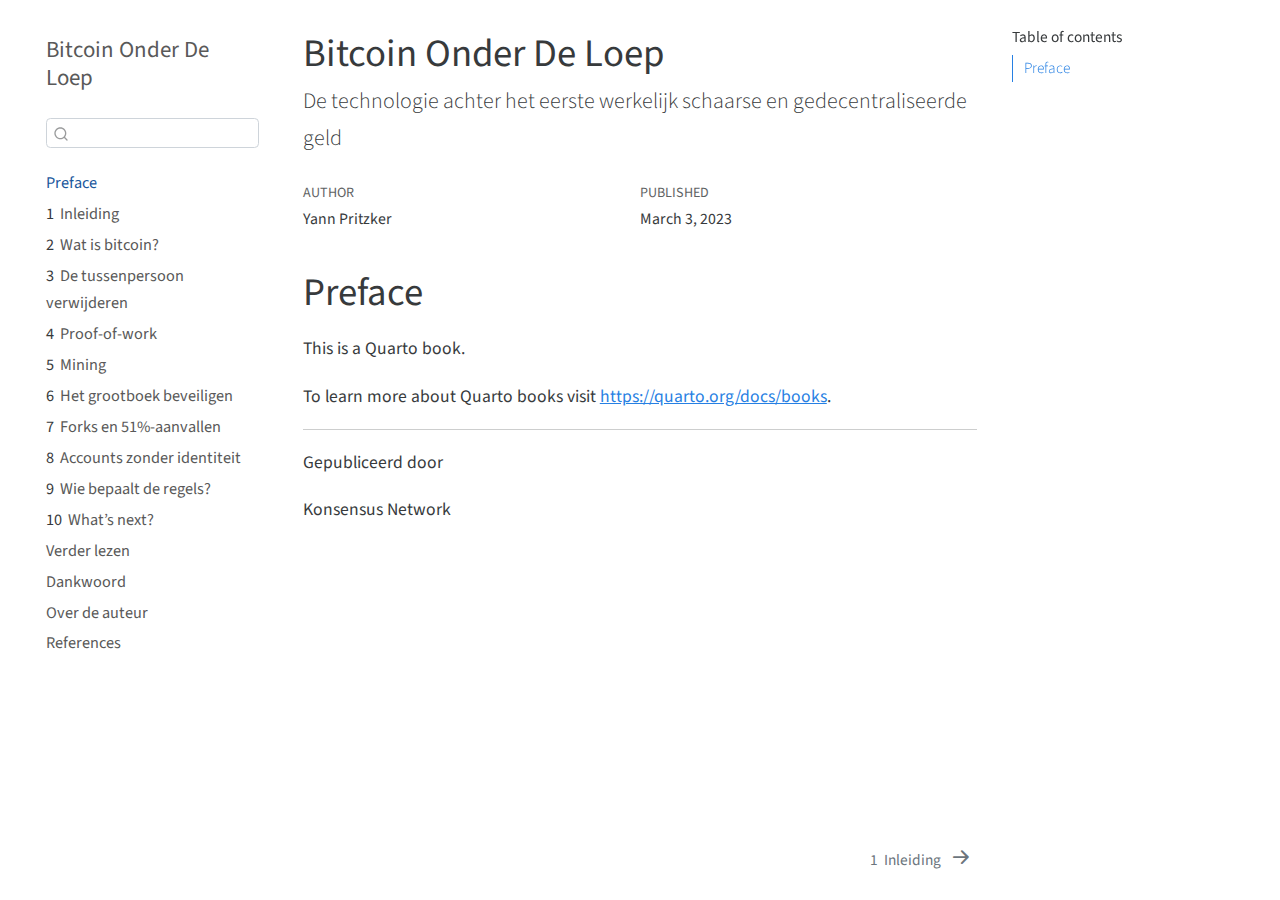
==== _book/index.html @ a64267f7 "Initial commit" ====
<!DOCTYPE html>
<html xmlns="http://www.w3.org/1999/xhtml" lang="en" xml:lang="en"><head>

<meta charset="utf-8">
<meta name="generator" content="quarto-1.2.335">

<meta name="viewport" content="width=device-width, initial-scale=1.0, user-scalable=yes">

<meta name="author" content="Yann Pritzker">
<meta name="dcterms.date" content="2023-03-03">

<title>Bitcoin Onder De Loep</title>
<style>
code{white-space: pre-wrap;}
span.smallcaps{font-variant: small-caps;}
div.columns{display: flex; gap: min(4vw, 1.5em);}
div.column{flex: auto; overflow-x: auto;}
div.hanging-indent{margin-left: 1.5em; text-indent: -1.5em;}
ul.task-list{list-style: none;}
ul.task-list li input[type="checkbox"] {
  width: 0.8em;
  margin: 0 0.8em 0.2em -1.6em;
  vertical-align: middle;
}
</style>


<script src="site_libs/quarto-nav/quarto-nav.js"></script>
<script src="site_libs/quarto-nav/headroom.min.js"></script>
<script src="site_libs/clipboard/clipboard.min.js"></script>
<script src="site_libs/quarto-search/autocomplete.umd.js"></script>
<script src="site_libs/quarto-search/fuse.min.js"></script>
<script src="site_libs/quarto-search/quarto-search.js"></script>
<meta name="quarto:offset" content="./">
<link href="./inleiding.html" rel="next">
<script src="site_libs/quarto-html/quarto.js"></script>
<script src="site_libs/quarto-html/popper.min.js"></script>
<script src="site_libs/quarto-html/tippy.umd.min.js"></script>
<script src="site_libs/quarto-html/anchor.min.js"></script>
<link href="site_libs/quarto-html/tippy.css" rel="stylesheet">
<link href="site_libs/quarto-html/quarto-syntax-highlighting.css" rel="stylesheet" id="quarto-text-highlighting-styles">
<script src="site_libs/bootstrap/bootstrap.min.js"></script>
<link href="site_libs/bootstrap/bootstrap-icons.css" rel="stylesheet">
<link href="site_libs/bootstrap/bootstrap.min.css" rel="stylesheet" id="quarto-bootstrap" data-mode="light">
<script id="quarto-search-options" type="application/json">{
  "location": "sidebar",
  "copy-button": false,
  "collapse-after": 3,
  "panel-placement": "start",
  "type": "textbox",
  "limit": 20,
  "language": {
    "search-no-results-text": "No results",
    "search-matching-documents-text": "matching documents",
    "search-copy-link-title": "Copy link to search",
    "search-hide-matches-text": "Hide additional matches",
    "search-more-match-text": "more match in this document",
    "search-more-matches-text": "more matches in this document",
    "search-clear-button-title": "Clear",
    "search-detached-cancel-button-title": "Cancel",
    "search-submit-button-title": "Submit"
  }
}</script>


</head>

<body class="nav-sidebar floating">

<div id="quarto-search-results"></div>
  <header id="quarto-header" class="headroom fixed-top">
  <nav class="quarto-secondary-nav" data-bs-toggle="collapse" data-bs-target="#quarto-sidebar" aria-controls="quarto-sidebar" aria-expanded="false" aria-label="Toggle sidebar navigation" onclick="if (window.quartoToggleHeadroom) { window.quartoToggleHeadroom(); }">
    <div class="container-fluid d-flex justify-content-between">
      <h1 class="quarto-secondary-nav-title">Bitcoin Onder De Loep</h1>
      <button type="button" class="quarto-btn-toggle btn" aria-label="Show secondary navigation">
        <i class="bi bi-chevron-right"></i>
      </button>
    </div>
  </nav>
</header>
<!-- content -->
<div id="quarto-content" class="quarto-container page-columns page-rows-contents page-layout-article">
<!-- sidebar -->
  <nav id="quarto-sidebar" class="sidebar collapse sidebar-navigation floating overflow-auto">
    <div class="pt-lg-2 mt-2 text-left sidebar-header">
    <div class="sidebar-title mb-0 py-0">
      <a href="./">Bitcoin Onder De Loep</a> 
    </div>
      </div>
      <div class="mt-2 flex-shrink-0 align-items-center">
        <div class="sidebar-search">
        <div id="quarto-search" class="" title="Search"></div>
        </div>
      </div>
    <div class="sidebar-menu-container"> 
    <ul class="list-unstyled mt-1">
        <li class="sidebar-item">
  <div class="sidebar-item-container"> 
  <a href="./index.html" class="sidebar-item-text sidebar-link active">Preface</a>
  </div>
</li>
        <li class="sidebar-item">
  <div class="sidebar-item-container"> 
  <a href="./inleiding.html" class="sidebar-item-text sidebar-link"><span class="chapter-number">1</span>&nbsp; <span class="chapter-title">Inleiding</span></a>
  </div>
</li>
        <li class="sidebar-item">
  <div class="sidebar-item-container"> 
  <a href="./ch01.html" class="sidebar-item-text sidebar-link"><span class="chapter-number">2</span>&nbsp; <span class="chapter-title">Wat is bitcoin?</span></a>
  </div>
</li>
        <li class="sidebar-item">
  <div class="sidebar-item-container"> 
  <a href="./ch02.html" class="sidebar-item-text sidebar-link"><span class="chapter-number">3</span>&nbsp; <span class="chapter-title">De tussenpersoon verwijderen</span></a>
  </div>
</li>
        <li class="sidebar-item">
  <div class="sidebar-item-container"> 
  <a href="./ch03.html" class="sidebar-item-text sidebar-link"><span class="chapter-number">4</span>&nbsp; <span class="chapter-title">Proof-of-work</span></a>
  </div>
</li>
        <li class="sidebar-item">
  <div class="sidebar-item-container"> 
  <a href="./ch04.html" class="sidebar-item-text sidebar-link"><span class="chapter-number">5</span>&nbsp; <span class="chapter-title">Mining</span></a>
  </div>
</li>
        <li class="sidebar-item">
  <div class="sidebar-item-container"> 
  <a href="./ch05.html" class="sidebar-item-text sidebar-link"><span class="chapter-number">6</span>&nbsp; <span class="chapter-title">Het grootboek beveiligen</span></a>
  </div>
</li>
        <li class="sidebar-item">
  <div class="sidebar-item-container"> 
  <a href="./ch06.html" class="sidebar-item-text sidebar-link"><span class="chapter-number">7</span>&nbsp; <span class="chapter-title">Forks en 51%-aanvallen</span></a>
  </div>
</li>
        <li class="sidebar-item">
  <div class="sidebar-item-container"> 
  <a href="./ch07.html" class="sidebar-item-text sidebar-link"><span class="chapter-number">8</span>&nbsp; <span class="chapter-title">Accounts zonder identiteit</span></a>
  </div>
</li>
        <li class="sidebar-item">
  <div class="sidebar-item-container"> 
  <a href="./ch08.html" class="sidebar-item-text sidebar-link"><span class="chapter-number">9</span>&nbsp; <span class="chapter-title">Wie bepaalt de regels?</span></a>
  </div>
</li>
        <li class="sidebar-item">
  <div class="sidebar-item-container"> 
  <a href="./ch09.html" class="sidebar-item-text sidebar-link"><span class="chapter-number">10</span>&nbsp; <span class="chapter-title">What’s next?</span></a>
  </div>
</li>
        <li class="sidebar-item">
  <div class="sidebar-item-container"> 
  <a href="./ch10.html" class="sidebar-item-text sidebar-link">Verder lezen</a>
  </div>
</li>
        <li class="sidebar-item">
  <div class="sidebar-item-container"> 
  <a href="./ch11.html" class="sidebar-item-text sidebar-link">Dankwoord</a>
  </div>
</li>
        <li class="sidebar-item">
  <div class="sidebar-item-container"> 
  <a href="./ch12.html" class="sidebar-item-text sidebar-link">Over de auteur</a>
  </div>
</li>
        <li class="sidebar-item">
  <div class="sidebar-item-container"> 
  <a href="./references.html" class="sidebar-item-text sidebar-link">References</a>
  </div>
</li>
    </ul>
    </div>
</nav>
<!-- margin-sidebar -->
    <div id="quarto-margin-sidebar" class="sidebar margin-sidebar">
        <nav id="TOC" role="doc-toc" class="toc-active">
    <h2 id="toc-title">Table of contents</h2>
   
  <ul>
  <li><a href="#preface" id="toc-preface" class="nav-link active" data-scroll-target="#preface">Preface</a></li>
  </ul>
</nav>
    </div>
<!-- main -->
<main class="content" id="quarto-document-content">

<header id="title-block-header" class="quarto-title-block default">
<div class="quarto-title">
<h1 class="title d-none d-lg-block">Bitcoin Onder De Loep</h1>
<p class="subtitle lead">De technologie achter het eerste werkelijk schaarse en gedecentraliseerde geld</p>
</div>



<div class="quarto-title-meta">

    <div>
    <div class="quarto-title-meta-heading">Author</div>
    <div class="quarto-title-meta-contents">
             <p>Yann Pritzker </p>
          </div>
  </div>
    
    <div>
    <div class="quarto-title-meta-heading">Published</div>
    <div class="quarto-title-meta-contents">
      <p class="date">March 3, 2023</p>
    </div>
  </div>
  
    
  </div>
  

</header>

<section id="preface" class="level1 unnumbered">
<h1 class="unnumbered">Preface</h1>
<p>This is a Quarto book.</p>
<p>To learn more about Quarto books visit <a href="https://quarto.org/docs/books" class="uri">https://quarto.org/docs/books</a>.</p>
<hr>
<p>Gepubliceerd door</p>
<div class="scshape">
<p>Konsensus Network</p>
</div>


</section>

</main> <!-- /main -->
<script id="quarto-html-after-body" type="application/javascript">
window.document.addEventListener("DOMContentLoaded", function (event) {
  const toggleBodyColorMode = (bsSheetEl) => {
    const mode = bsSheetEl.getAttribute("data-mode");
    const bodyEl = window.document.querySelector("body");
    if (mode === "dark") {
      bodyEl.classList.add("quarto-dark");
      bodyEl.classList.remove("quarto-light");
    } else {
      bodyEl.classList.add("quarto-light");
      bodyEl.classList.remove("quarto-dark");
    }
  }
  const toggleBodyColorPrimary = () => {
    const bsSheetEl = window.document.querySelector("link#quarto-bootstrap");
    if (bsSheetEl) {
      toggleBodyColorMode(bsSheetEl);
    }
  }
  toggleBodyColorPrimary();  
  const icon = "";
  const anchorJS = new window.AnchorJS();
  anchorJS.options = {
    placement: 'right',
    icon: icon
  };
  anchorJS.add('.anchored');
  const clipboard = new window.ClipboardJS('.code-copy-button', {
    target: function(trigger) {
      return trigger.previousElementSibling;
    }
  });
  clipboard.on('success', function(e) {
    // button target
    const button = e.trigger;
    // don't keep focus
    button.blur();
    // flash "checked"
    button.classList.add('code-copy-button-checked');
    var currentTitle = button.getAttribute("title");
    button.setAttribute("title", "Copied!");
    let tooltip;
    if (window.bootstrap) {
      button.setAttribute("data-bs-toggle", "tooltip");
      button.setAttribute("data-bs-placement", "left");
      button.setAttribute("data-bs-title", "Copied!");
      tooltip = new bootstrap.Tooltip(button, 
        { trigger: "manual", 
          customClass: "code-copy-button-tooltip",
          offset: [0, -8]});
      tooltip.show();    
    }
    setTimeout(function() {
      if (tooltip) {
        tooltip.hide();
        button.removeAttribute("data-bs-title");
        button.removeAttribute("data-bs-toggle");
        button.removeAttribute("data-bs-placement");
      }
      button.setAttribute("title", currentTitle);
      button.classList.remove('code-copy-button-checked');
    }, 1000);
    // clear code selection
    e.clearSelection();
  });
  function tippyHover(el, contentFn) {
    const config = {
      allowHTML: true,
      content: contentFn,
      maxWidth: 500,
      delay: 100,
      arrow: false,
      appendTo: function(el) {
          return el.parentElement;
      },
      interactive: true,
      interactiveBorder: 10,
      theme: 'quarto',
      placement: 'bottom-start'
    };
    window.tippy(el, config); 
  }
  const noterefs = window.document.querySelectorAll('a[role="doc-noteref"]');
  for (var i=0; i<noterefs.length; i++) {
    const ref = noterefs[i];
    tippyHover(ref, function() {
      // use id or data attribute instead here
      let href = ref.getAttribute('data-footnote-href') || ref.getAttribute('href');
      try { href = new URL(href).hash; } catch {}
      const id = href.replace(/^#\/?/, "");
      const note = window.document.getElementById(id);
      return note.innerHTML;
    });
  }
  const findCites = (el) => {
    const parentEl = el.parentElement;
    if (parentEl) {
      const cites = parentEl.dataset.cites;
      if (cites) {
        return {
          el,
          cites: cites.split(' ')
        };
      } else {
        return findCites(el.parentElement)
      }
    } else {
      return undefined;
    }
  };
  var bibliorefs = window.document.querySelectorAll('a[role="doc-biblioref"]');
  for (var i=0; i<bibliorefs.length; i++) {
    const ref = bibliorefs[i];
    const citeInfo = findCites(ref);
    if (citeInfo) {
      tippyHover(citeInfo.el, function() {
        var popup = window.document.createElement('div');
        citeInfo.cites.forEach(function(cite) {
          var citeDiv = window.document.createElement('div');
          citeDiv.classList.add('hanging-indent');
          citeDiv.classList.add('csl-entry');
          var biblioDiv = window.document.getElementById('ref-' + cite);
          if (biblioDiv) {
            citeDiv.innerHTML = biblioDiv.innerHTML;
          }
          popup.appendChild(citeDiv);
        });
        return popup.innerHTML;
      });
    }
  }
});
</script>
<nav class="page-navigation">
  <div class="nav-page nav-page-previous">
  </div>
  <div class="nav-page nav-page-next">
      <a href="./inleiding.html" class="pagination-link">
        <span class="nav-page-text"><span class="chapter-number">1</span>&nbsp; <span class="chapter-title">Inleiding</span></span> <i class="bi bi-arrow-right-short"></i>
      </a>
  </div>
</nav>
</div> <!-- /content -->



</body></html>
---- _book/site_libs/quarto-html/tippy.css ----
.tippy-box[data-animation=fade][data-state=hidden]{opacity:0}[data-tippy-root]{max-width:calc(100vw - 10px)}.tippy-box{position:relative;background-color:#333;color:#fff;border-radius:4px;font-size:14px;line-height:1.4;white-space:normal;outline:0;transition-property:transform,visibility,opacity}.tippy-box[data-placement^=top]>.tippy-arrow{bottom:0}.tippy-box[data-placement^=top]>.tippy-arrow:before{bottom:-7px;left:0;border-width:8px 8px 0;border-top-color:initial;transform-origin:center top}.tippy-box[data-placement^=bottom]>.tippy-arrow{top:0}.tippy-box[data-placement^=bottom]>.tippy-arrow:before{top:-7px;left:0;border-width:0 8px 8px;border-bottom-color:initial;transform-origin:center bottom}.tippy-box[data-placement^=left]>.tippy-arrow{right:0}.tippy-box[data-placement^=left]>.tippy-arrow:before{border-width:8px 0 8px 8px;border-left-color:initial;right:-7px;transform-origin:center left}.tippy-box[data-placement^=right]>.tippy-arrow{left:0}.tippy-box[data-placement^=right]>.tippy-arrow:before{left:-7px;border-width:8px 8px 8px 0;border-right-color:initial;transform-origin:center right}.tippy-box[data-inertia][data-state=visible]{transition-timing-function:cubic-bezier(.54,1.5,.38,1.11)}.tippy-arrow{width:16px;height:16px;color:#333}.tippy-arrow:before{content:"";position:absolute;border-color:transparent;border-style:solid}.tippy-content{position:relative;padding:5px 9px;z-index:1}
---- _book/site_libs/quarto-html/quarto-syntax-highlighting.css ----
/* quarto syntax highlight colors */
:root {
  --quarto-hl-ot-color: #003B4F;
  --quarto-hl-at-color: #657422;
  --quarto-hl-ss-color: #20794D;
  --quarto-hl-an-color: #5E5E5E;
  --quarto-hl-fu-color: #4758AB;
  --quarto-hl-st-color: #20794D;
  --quarto-hl-cf-color: #003B4F;
  --quarto-hl-op-color: #5E5E5E;
  --quarto-hl-er-color: #AD0000;
  --quarto-hl-bn-color: #AD0000;
  --quarto-hl-al-color: #AD0000;
  --quarto-hl-va-color: #111111;
  --quarto-hl-bu-color: inherit;
  --quarto-hl-ex-color: inherit;
  --quarto-hl-pp-color: #AD0000;
  --quarto-hl-in-color: #5E5E5E;
  --quarto-hl-vs-color: #20794D;
  --quarto-hl-wa-color: #5E5E5E;
  --quarto-hl-do-color: #5E5E5E;
  --quarto-hl-im-color: #00769E;
  --quarto-hl-ch-color: #20794D;
  --quarto-hl-dt-color: #AD0000;
  --quarto-hl-fl-color: #AD0000;
  --quarto-hl-co-color: #5E5E5E;
  --quarto-hl-cv-color: #5E5E5E;
  --quarto-hl-cn-color: #8f5902;
  --quarto-hl-sc-color: #5E5E5E;
  --quarto-hl-dv-color: #AD0000;
  --quarto-hl-kw-color: #003B4F;
}

/* other quarto variables */
:root {
  --quarto-font-monospace: SFMono-Regular, Menlo, Monaco, Consolas, "Liberation Mono", "Courier New", monospace;
}

pre > code.sourceCode > span {
  color: #003B4F;
}

code span {
  color: #003B4F;
}

code.sourceCode > span {
  color: #003B4F;
}

div.sourceCode,
div.sourceCode pre.sourceCode {
  color: #003B4F;
}

code span.ot {
  color: #003B4F;
}

code span.at {
  color: #657422;
}

code span.ss {
  color: #20794D;
}

code span.an {
  color: #5E5E5E;
}

code span.fu {
  color: #4758AB;
}

code span.st {
  color: #20794D;
}

code span.cf {
  color: #003B4F;
}

code span.op {
  color: #5E5E5E;
}

code span.er {
  color: #AD0000;
}

code span.bn {
  color: #AD0000;
}

code span.al {
  color: #AD0000;
}

code span.va {
  color: #111111;
}

code span.pp {
  color: #AD0000;
}

code span.in {
  color: #5E5E5E;
}

code span.vs {
  color: #20794D;
}

code span.wa {
  color: #5E5E5E;
  font-style: italic;
}

code span.do {
  color: #5E5E5E;
  font-style: italic;
}

code span.im {
  color: #00769E;
}

code span.ch {
  color: #20794D;
}

code span.dt {
  color: #AD0000;
}

code span.fl {
  color: #AD0000;
}

code span.co {
  color: #5E5E5E;
}

code span.cv {
  color: #5E5E5E;
  font-style: italic;
}

code span.cn {
  color: #8f5902;
}

code span.sc {
  color: #5E5E5E;
}

code span.dv {
  color: #AD0000;
}

code span.kw {
  color: #003B4F;
}

.prevent-inlining {
  content: "</";
}

/*# sourceMappingURL=debc5d5d77c3f9108843748ff7464032.css.map */
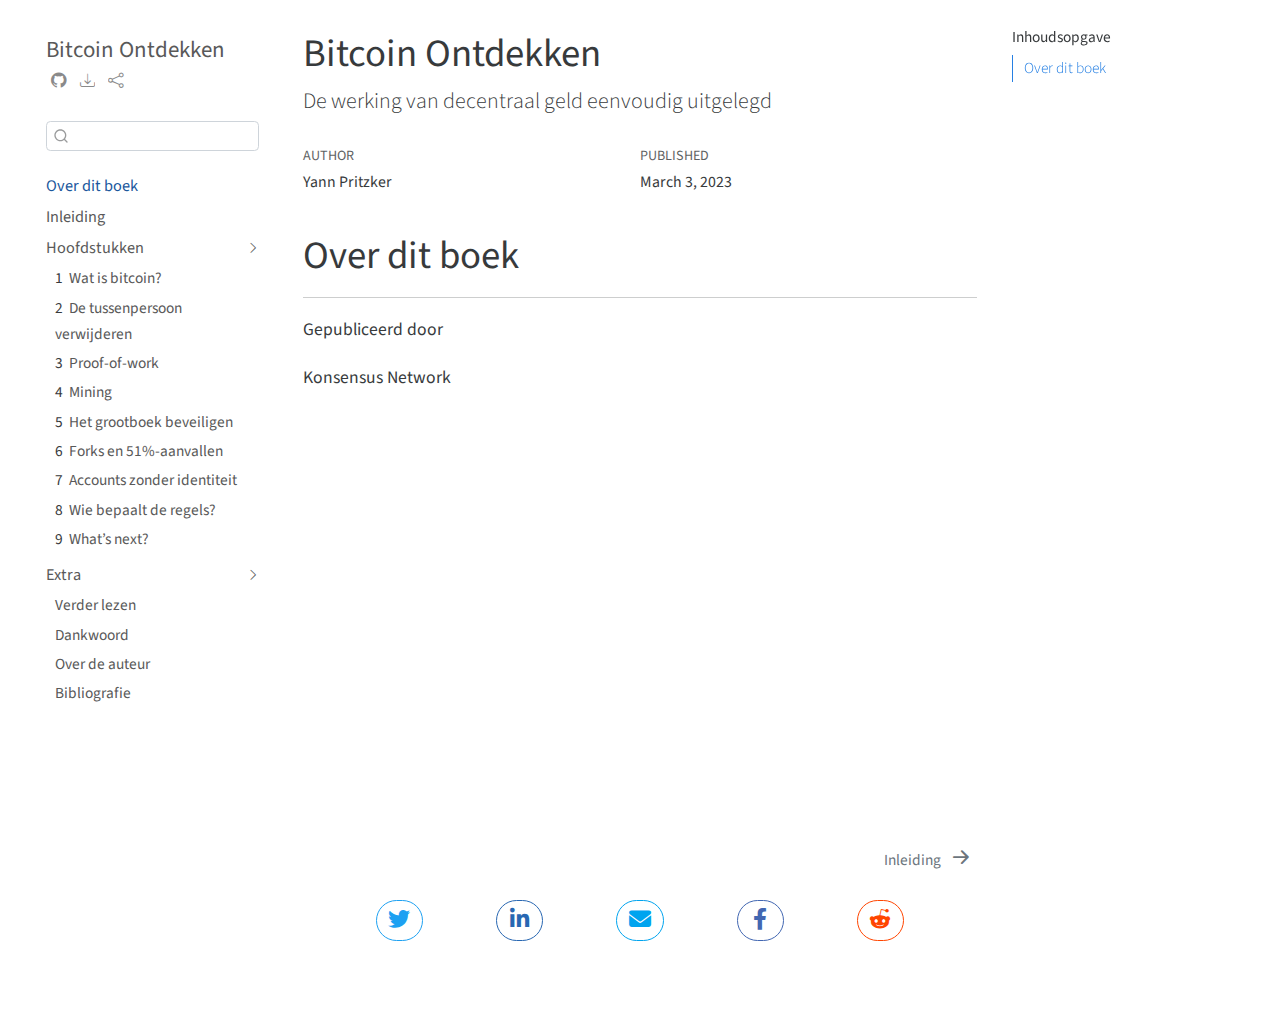
==== commit ec4793d9: "Update" ====
--- a/_book/index.html
+++ b/_book/index.html
@@ -9,7 +9,7 @@
 <meta name="author" content="Yann Pritzker">
 <meta name="dcterms.date" content="2023-03-03">
 
-<title>Bitcoin Onder De Loep</title>
+<title>Bitcoin Ontdekken</title>
 <style>
 code{white-space: pre-wrap;}
 span.smallcaps{font-variant: small-caps;}
@@ -33,6 +33,7 @@
 <script src="site_libs/quarto-search/quarto-search.js"></script>
 <meta name="quarto:offset" content="./">
 <link href="./inleiding.html" rel="next">
+<link href="./cover.png" rel="icon" type="image/png">
 <script src="site_libs/quarto-html/quarto.js"></script>
 <script src="site_libs/quarto-html/popper.min.js"></script>
 <script src="site_libs/quarto-html/tippy.umd.min.js"></script>
@@ -42,6 +43,8 @@
 <script src="site_libs/bootstrap/bootstrap.min.js"></script>
 <link href="site_libs/bootstrap/bootstrap-icons.css" rel="stylesheet">
 <link href="site_libs/bootstrap/bootstrap.min.css" rel="stylesheet" id="quarto-bootstrap" data-mode="light">
+<link href="site_libs/quarto-contrib/social-share-0.1.0/social-share.css" rel="stylesheet">
+<link href="site_libs/quarto-contrib/social-share-0.1.0/all.css" rel="stylesheet">
 <script id="quarto-search-options" type="application/json">{
   "location": "sidebar",
   "copy-button": false,
@@ -63,6 +66,9 @@
 }</script>
 
 
+<meta name="twitter:title" content="Bitcoin Ontdekken">
+<meta name="twitter:description" content="De werking van decentraal geld eenvoudig uitgelegd">
+<meta name="twitter:card" content="summary">
 </head>
 
 <body class="nav-sidebar floating">
@@ -71,7 +77,7 @@
   <header id="quarto-header" class="headroom fixed-top">
   <nav class="quarto-secondary-nav" data-bs-toggle="collapse" data-bs-target="#quarto-sidebar" aria-controls="quarto-sidebar" aria-expanded="false" aria-label="Toggle sidebar navigation" onclick="if (window.quartoToggleHeadroom) { window.quartoToggleHeadroom(); }">
     <div class="container-fluid d-flex justify-content-between">
-      <h1 class="quarto-secondary-nav-title">Bitcoin Onder De Loep</h1>
+      <h1 class="quarto-secondary-nav-title">Bitcoin Ontdekken</h1>
       <button type="button" class="quarto-btn-toggle btn" aria-label="Show secondary navigation">
         <i class="bi bi-chevron-right"></i>
       </button>
@@ -84,7 +90,40 @@
   <nav id="quarto-sidebar" class="sidebar collapse sidebar-navigation floating overflow-auto">
     <div class="pt-lg-2 mt-2 text-left sidebar-header">
     <div class="sidebar-title mb-0 py-0">
-      <a href="./">Bitcoin Onder De Loep</a> 
+      <a href="./">Bitcoin Ontdekken</a> 
+        <div class="sidebar-tools-main tools-wide">
+    <a href="https://github.com/konsensusnetwork/ib_nl2/" title="Source Code" class="sidebar-tool px-1"><i class="bi bi-github"></i></a>
+    <a href="" title="Download" id="sidebar-tool-dropdown-0" class="sidebar-tool dropdown-toggle px-1" data-bs-toggle="dropdown" aria-expanded="false"><i class="bi bi-download"></i></a>
+    <ul class="dropdown-menu" aria-labelledby="sidebar-tool-dropdown-0">
+        <li>
+          <a class="dropdown-item sidebar-tools-main-item" href="./Bitcoin-Ontdekken.pdf">
+            <i class="bi bi-bi-file-pdf pe-1"></i>
+          Download PDF
+          </a>
+        </li>
+        <li>
+          <a class="dropdown-item sidebar-tools-main-item" href="./Bitcoin-Ontdekken.epub">
+            <i class="bi bi-bi-journal pe-1"></i>
+          Download ePub
+          </a>
+        </li>
+    </ul>
+    <a href="" title="Share" id="sidebar-tool-dropdown-1" class="sidebar-tool dropdown-toggle px-1" data-bs-toggle="dropdown" aria-expanded="false"><i class="bi bi-share"></i></a>
+    <ul class="dropdown-menu" aria-labelledby="sidebar-tool-dropdown-1">
+        <li>
+          <a class="dropdown-item sidebar-tools-main-item" href="https://twitter.com/intent/tweet?url=|url|">
+            <i class="bi bi-bi-twitter pe-1"></i>
+          Twitter
+          </a>
+        </li>
+        <li>
+          <a class="dropdown-item sidebar-tools-main-item" href="https://www.facebook.com/sharer/sharer.php?u=|url|">
+            <i class="bi bi-bi-facebook pe-1"></i>
+          Facebook
+          </a>
+        </li>
+    </ul>
+</div>
     </div>
       </div>
       <div class="mt-2 flex-shrink-0 align-items-center">
@@ -96,89 +135,109 @@
     <ul class="list-unstyled mt-1">
         <li class="sidebar-item">
   <div class="sidebar-item-container"> 
-  <a href="./index.html" class="sidebar-item-text sidebar-link active">Preface</a>
+  <a href="./index.html" class="sidebar-item-text sidebar-link active">Over dit boek</a>
   </div>
 </li>
         <li class="sidebar-item">
   <div class="sidebar-item-container"> 
-  <a href="./inleiding.html" class="sidebar-item-text sidebar-link"><span class="chapter-number">1</span>&nbsp; <span class="chapter-title">Inleiding</span></a>
-  </div>
-</li>
-        <li class="sidebar-item">
-  <div class="sidebar-item-container"> 
-  <a href="./ch01.html" class="sidebar-item-text sidebar-link"><span class="chapter-number">2</span>&nbsp; <span class="chapter-title">Wat is bitcoin?</span></a>
-  </div>
-</li>
-        <li class="sidebar-item">
-  <div class="sidebar-item-container"> 
-  <a href="./ch02.html" class="sidebar-item-text sidebar-link"><span class="chapter-number">3</span>&nbsp; <span class="chapter-title">De tussenpersoon verwijderen</span></a>
-  </div>
-</li>
-        <li class="sidebar-item">
-  <div class="sidebar-item-container"> 
-  <a href="./ch03.html" class="sidebar-item-text sidebar-link"><span class="chapter-number">4</span>&nbsp; <span class="chapter-title">Proof-of-work</span></a>
-  </div>
-</li>
-        <li class="sidebar-item">
-  <div class="sidebar-item-container"> 
-  <a href="./ch04.html" class="sidebar-item-text sidebar-link"><span class="chapter-number">5</span>&nbsp; <span class="chapter-title">Mining</span></a>
-  </div>
-</li>
-        <li class="sidebar-item">
-  <div class="sidebar-item-container"> 
-  <a href="./ch05.html" class="sidebar-item-text sidebar-link"><span class="chapter-number">6</span>&nbsp; <span class="chapter-title">Het grootboek beveiligen</span></a>
-  </div>
-</li>
-        <li class="sidebar-item">
-  <div class="sidebar-item-container"> 
-  <a href="./ch06.html" class="sidebar-item-text sidebar-link"><span class="chapter-number">7</span>&nbsp; <span class="chapter-title">Forks en 51%-aanvallen</span></a>
-  </div>
-</li>
-        <li class="sidebar-item">
-  <div class="sidebar-item-container"> 
-  <a href="./ch07.html" class="sidebar-item-text sidebar-link"><span class="chapter-number">8</span>&nbsp; <span class="chapter-title">Accounts zonder identiteit</span></a>
-  </div>
-</li>
-        <li class="sidebar-item">
-  <div class="sidebar-item-container"> 
-  <a href="./ch08.html" class="sidebar-item-text sidebar-link"><span class="chapter-number">9</span>&nbsp; <span class="chapter-title">Wie bepaalt de regels?</span></a>
-  </div>
-</li>
-        <li class="sidebar-item">
-  <div class="sidebar-item-container"> 
-  <a href="./ch09.html" class="sidebar-item-text sidebar-link"><span class="chapter-number">10</span>&nbsp; <span class="chapter-title">What’s next?</span></a>
-  </div>
-</li>
-        <li class="sidebar-item">
+  <a href="./inleiding.html" class="sidebar-item-text sidebar-link">Inleiding</a>
+  </div>
+</li>
+        <li class="sidebar-item sidebar-item-section">
+      <div class="sidebar-item-container"> 
+            <a class="sidebar-item-text sidebar-link text-start" data-bs-toggle="collapse" data-bs-target="#quarto-sidebar-section-1" aria-expanded="true">Hoofdstukken</a>
+          <a class="sidebar-item-toggle text-start" data-bs-toggle="collapse" data-bs-target="#quarto-sidebar-section-1" aria-expanded="true">
+            <i class="bi bi-chevron-right ms-2"></i>
+          </a> 
+      </div>
+      <ul id="quarto-sidebar-section-1" class="collapse list-unstyled sidebar-section depth1 show">  
+          <li class="sidebar-item">
+  <div class="sidebar-item-container"> 
+  <a href="./ch01.html" class="sidebar-item-text sidebar-link"><span class="chapter-number">1</span>&nbsp; <span class="chapter-title">Wat is bitcoin?</span></a>
+  </div>
+</li>
+          <li class="sidebar-item">
+  <div class="sidebar-item-container"> 
+  <a href="./ch02.html" class="sidebar-item-text sidebar-link"><span class="chapter-number">2</span>&nbsp; <span class="chapter-title">De tussenpersoon verwijderen</span></a>
+  </div>
+</li>
+          <li class="sidebar-item">
+  <div class="sidebar-item-container"> 
+  <a href="./ch03.html" class="sidebar-item-text sidebar-link"><span class="chapter-number">3</span>&nbsp; <span class="chapter-title">Proof-of-work</span></a>
+  </div>
+</li>
+          <li class="sidebar-item">
+  <div class="sidebar-item-container"> 
+  <a href="./ch04.html" class="sidebar-item-text sidebar-link"><span class="chapter-number">4</span>&nbsp; <span class="chapter-title">Mining</span></a>
+  </div>
+</li>
+          <li class="sidebar-item">
+  <div class="sidebar-item-container"> 
+  <a href="./ch05.html" class="sidebar-item-text sidebar-link"><span class="chapter-number">5</span>&nbsp; <span class="chapter-title">Het grootboek beveiligen</span></a>
+  </div>
+</li>
+          <li class="sidebar-item">
+  <div class="sidebar-item-container"> 
+  <a href="./ch06.html" class="sidebar-item-text sidebar-link"><span class="chapter-number">6</span>&nbsp; <span class="chapter-title">Forks en 51%-aanvallen</span></a>
+  </div>
+</li>
+          <li class="sidebar-item">
+  <div class="sidebar-item-container"> 
+  <a href="./ch07.html" class="sidebar-item-text sidebar-link"><span class="chapter-number">7</span>&nbsp; <span class="chapter-title">Accounts zonder identiteit</span></a>
+  </div>
+</li>
+          <li class="sidebar-item">
+  <div class="sidebar-item-container"> 
+  <a href="./ch08.html" class="sidebar-item-text sidebar-link"><span class="chapter-number">8</span>&nbsp; <span class="chapter-title">Wie bepaalt de regels?</span></a>
+  </div>
+</li>
+          <li class="sidebar-item">
+  <div class="sidebar-item-container"> 
+  <a href="./ch09.html" class="sidebar-item-text sidebar-link"><span class="chapter-number">9</span>&nbsp; <span class="chapter-title">What’s next?</span></a>
+  </div>
+</li>
+      </ul>
+  </li>
+        <li class="sidebar-item sidebar-item-section">
+      <div class="sidebar-item-container"> 
+            <a class="sidebar-item-text sidebar-link text-start" data-bs-toggle="collapse" data-bs-target="#quarto-sidebar-section-2" aria-expanded="true">Extra</a>
+          <a class="sidebar-item-toggle text-start" data-bs-toggle="collapse" data-bs-target="#quarto-sidebar-section-2" aria-expanded="true">
+            <i class="bi bi-chevron-right ms-2"></i>
+          </a> 
+      </div>
+      <ul id="quarto-sidebar-section-2" class="collapse list-unstyled sidebar-section depth1 show">  
+          <li class="sidebar-item">
   <div class="sidebar-item-container"> 
   <a href="./ch10.html" class="sidebar-item-text sidebar-link">Verder lezen</a>
   </div>
 </li>
-        <li class="sidebar-item">
+          <li class="sidebar-item">
   <div class="sidebar-item-container"> 
   <a href="./ch11.html" class="sidebar-item-text sidebar-link">Dankwoord</a>
   </div>
 </li>
-        <li class="sidebar-item">
+          <li class="sidebar-item">
   <div class="sidebar-item-container"> 
   <a href="./ch12.html" class="sidebar-item-text sidebar-link">Over de auteur</a>
   </div>
 </li>
-        <li class="sidebar-item">
-  <div class="sidebar-item-container"> 
-  <a href="./references.html" class="sidebar-item-text sidebar-link">References</a>
-  </div>
-</li>
+          <li class="sidebar-item">
+  <div class="sidebar-item-container"> 
+  <a href="./references.html" class="sidebar-item-text sidebar-link">Bibliografie</a>
+  </div>
+</li>
+      </ul>
+  </li>
     </ul>
     </div>
 </nav>
 <!-- margin-sidebar -->
     <div id="quarto-margin-sidebar" class="sidebar margin-sidebar">
         <nav id="TOC" role="doc-toc" class="toc-active">
-    <h2 id="toc-title">Table of contents</h2>
+    <h2 id="toc-title">Inhoudsopgave</h2>
    
   <ul>
-  <li><a href="#preface" id="toc-preface" class="nav-link active" data-scroll-target="#preface">Preface</a></li>
+  <li><a href="#over-dit-boek" id="toc-over-dit-boek" class="nav-link active" data-scroll-target="#over-dit-boek">Over dit boek</a></li>
   </ul>
 </nav>
     </div>
@@ -187,8 +246,8 @@
 
 <header id="title-block-header" class="quarto-title-block default">
 <div class="quarto-title">
-<h1 class="title d-none d-lg-block">Bitcoin Onder De Loep</h1>
-<p class="subtitle lead">De technologie achter het eerste werkelijk schaarse en gedecentraliseerde geld</p>
+<h1 class="title d-none d-lg-block">Bitcoin Ontdekken</h1>
+<p class="subtitle lead">De werking van decentraal geld eenvoudig uitgelegd</p>
 </div>
 
 
@@ -215,10 +274,8 @@
 
 </header>
 
-<section id="preface" class="level1 unnumbered">
-<h1 class="unnumbered">Preface</h1>
-<p>This is a Quarto book.</p>
-<p>To learn more about Quarto books visit <a href="https://quarto.org/docs/books" class="uri">https://quarto.org/docs/books</a>.</p>
+<section id="over-dit-boek" class="level1 unnumbered">
+<h1 class="unnumbered">Over dit boek</h1>
 <hr>
 <p>Gepubliceerd door</p>
 <div class="scshape">
@@ -367,11 +424,12 @@
   </div>
   <div class="nav-page nav-page-next">
       <a href="./inleiding.html" class="pagination-link">
-        <span class="nav-page-text"><span class="chapter-number">1</span>&nbsp; <span class="chapter-title">Inleiding</span></span> <i class="bi bi-arrow-right-short"></i>
+        <span class="nav-page-text">Inleiding</span> <i class="bi bi-arrow-right-short"></i>
       </a>
   </div>
 </nav>
 </div> <!-- /content -->
+<div class="page-columns page-rows-contents page-layout-article"><div class="social-share"><a href="https://twitter.com/share?url=https://bitcoinboeken.com/&amp;text=Leer over bitcoin met de bekendste boeken over bitcoin in het Nederlands." target="_blank" class="twitter"><i class="fab fa-twitter fa-fw fa-lg"></i></a><a href="https://www.linkedin.com/shareArticle?url=https://bitcoinboeken.com/&amp;title=Leer over bitcoin met de bekendste boeken over bitcoin in het Nederlands." target="_blank" class="linkedin"><i class="fa-brands fa-linkedin-in fa-fw fa-lg"></i></a>  <a href="mailto:?subject=Leer over bitcoin met de bekendste boeken over bitcoin in het Nederlands.&amp;body=Check out this link:https://bitcoinboeken.com/" target="_blank" class="email"><i class="fa-solid fa-envelope fa-fw fa-lg"></i></a><a href="https://www.facebook.com/sharer.php?u=https://bitcoinboeken.com/" target="_blank" class="facebook"><i class="fab fa-facebook-f fa-fw fa-lg"></i></a><a href="https://reddit.com/submit?url=https://bitcoinboeken.com/&amp;title=Leer over bitcoin met de bekendste boeken over bitcoin in het Nederlands." target="_blank" class="reddit">   <i class="fa-brands fa-reddit-alien fa-fw fa-lg"></i></a></div></div>
 
 
 
--- a/_book/site_libs/quarto-contrib/social-share-0.1.0/social-share.css
+++ b/_book/site_libs/quarto-contrib/social-share-0.1.0/social-share.css
@@ -0,0 +1,99 @@
+/*adapted from: https://www.remysheppard.com/blog/hugo-share-buttons/*/
+.social-share {
+  display: flex;
+  flex-direction: row;
+  justify-content: space-evenly;
+  flex-wrap: wrap;
+}
+
+.social-share a {
+  border-radius: 25px;
+  padding: 0.25rem 0.5rem;
+  background: white;
+  border: 1px solid transparent;
+  transition: background ease 0.3s, color ease 0.3s;
+  margin-bottom: 1em;
+  text-decoration: none;
+}
+
+.social-share a:before {
+  display: none;
+}
+
+.social-share a.facebook {
+  border-color: #4267B2;
+    color: #4267B2;
+}
+
+.social-share a.facebook:hover {
+  background: #4267B2;
+    color: white;
+}
+
+.social-share a.twitter {
+  border-color: #1DA1F2;
+    color: #1DA1F2;
+}
+
+.social-share a.twitter:hover {
+  background: #1DA1F2;
+    color: white;
+}
+
+.social-share a.reddit {
+  border-color: #FF4500;
+    color: #FF4500;
+}
+.social-share a.reddit:hover {
+  background: #FF4500;
+    color: white;
+}
+
+.social-share a.stumbleupon {
+  border-color: #EB471D;
+    color: #EB471D;
+}
+
+.social-share a.stumbleupon:hover {
+  background: #EB471D;
+    color: white;
+}
+
+.social-share a.tumblr {
+  border-color: #35465C;
+    color: #35465C;
+}
+.social-share a.tumblr:hover {
+  background: #35465C;
+    color: white;
+}
+
+.social-share a.linkedin {
+  border-color: #2867B2;
+    color: #2867B2;
+}
+
+.social-share a.linkedin:hover {
+  background: #2867B2;
+    color: white;
+}
+
+.social-share a.email {
+  border-color: #00A4EF;
+    color: #00A4EF;
+}
+
+.social-share a.email:hover {
+  background: #00A4EF;
+    color: white;
+}
+
+.social-share a.mastodon {
+  border-color: #6364FF;
+    color: #6364FF;
+}
+
+.social-share a.mastodon:hover {
+  background: #6364FF;
+    color: white;
+}
